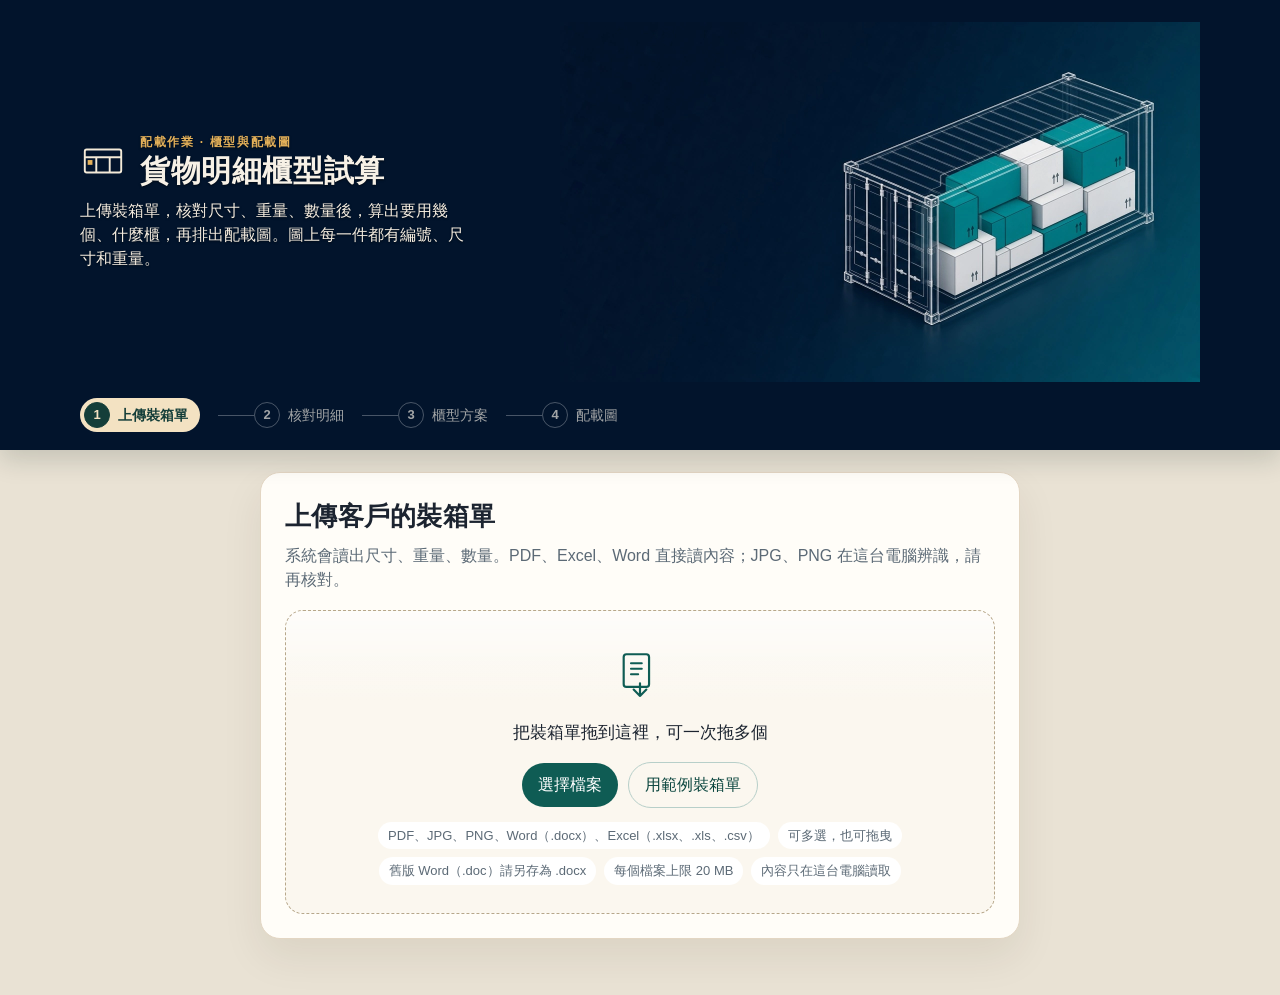
==== index.html @ 08a34e21 "Hero 圖片換成 3D 貨櫃配載圖" ====
<!DOCTYPE html>
<html lang="zh-Hant">
  <head>
    <meta charset="utf-8" />
    <meta name="viewport" content="width=device-width, initial-scale=1" />
    <meta name="color-scheme" content="light" />
    <title>貨物明細櫃型試算</title>
    <link rel="stylesheet" href="css/app.css?v=2.2" />
    <script type="importmap">
      {
        "imports": {
          "three": "./js/vendor/three/three.module.js"
        }
      }
    </script>
  </head>
  <body data-step="1">
    <a class="skip" href="#stage">跳到主要內容</a>
    <header class="mast">
      <div class="mast-inner">
        <div class="hero-row">
          <div class="hero-copy">
            <div class="brand">
              <svg class="mark" viewBox="0 0 48 48" aria-hidden="true">
                <rect x="5" y="12" width="38" height="24" rx="2" fill="none" stroke="currentColor" stroke-width="2" />
                <path d="M5 20h38M17 20v16M31 20v16" fill="none" stroke="currentColor" stroke-width="2" />
                <rect x="8" y="23" width="5" height="5" fill="#e4b15a" />
              </svg>
              <div>
                <p class="eyebrow">配載作業 · 櫃型與配載圖</p>
                <h1>貨物明細櫃型試算</h1>
              </div>
            </div>
            <p class="lede">
              上傳裝箱單，核對尺寸、重量、數量後，算出要用幾個、什麼櫃，再排出配載圖。圖上每一件都有編號、尺寸和重量。
            </p>
          </div>
          <img
            class="hero-image"
            src="images/container-hero-3d.webp?v=2.2"
            alt="打開的貨櫃中整齊排放不同尺寸的貨物"
            width="1280"
            height="720"
          />
        </div>
        <ol class="steps" aria-label="作業步驟">
          <li data-step="1"><span class="step-body"><span class="step-index">1</span>上傳裝箱單</span></li>
          <li data-step="2"><span class="step-body"><span class="step-index">2</span>核對明細</span></li>
          <li data-step="3"><span class="step-body"><span class="step-index">3</span>櫃型方案</span></li>
          <li data-step="4"><span class="step-body"><span class="step-index">4</span>配載圖</span></li>
        </ol>
      </div>
    </header>
    <main id="stage" class="stage"></main>
    <script src="vendor/pdf.min.js"></script>
    <script src="js/vendor/xlsx/xlsx.full.min.js"></script>
    <script src="js/vendor/mammoth/mammoth.browser.min.js"></script>
    <script src="js/vendor/tesseract/tesseract.min.js"></script>
    <script>
      if (location.protocol === "file:") {
        var stage = document.getElementById("stage");
        stage.innerHTML =
          '<section class="panel panel-upload">' +
          '<h2>請改開本機網頁</h2>' +
          '<p class="quiet">直接點這個檔案時，瀏覽器不會載入下方的操作畫面。</p>' +
          '<p class="actions"><a class="file-open" href="http://localhost:8765/">打開操作畫面</a></p>' +
          "</section>";
        location.replace("http://localhost:8765/");
      }
    </script>
    <script type="module" src="js/app.js?v=2.1"></script>
  </body>
</html>
---- css/app.css ----
:root {
  color-scheme: light;
  --bg: #e9e2d4;
  --ink: #1c2430;
  --muted: #5c6a76;
  --card: #fffdf8;
  --line: #e3d6c3;
  --harbor: #143e39;
  --harbor-deep: #0e2f2b;
  --teal: #0f5c54;
  --teal-dark: #0b463f;
  --sand: #f4ead8;
  --sand-strong: #e7d3ae;
  --gold: #e4b15a;
  --warn-bg: #fff6e4;
  --warn-ink: #7a4e0c;
  --bad: #8d3b32;
  --bad-bg: #fdeceb;
  --ok-bg: #e7f4f1;
  --shadow: 0 18px 40px rgba(48, 36, 18, 0.08);
}

* { box-sizing: border-box; }

[hidden] { display: none !important; }

body {
  margin: 0;
  min-height: 100vh;
  background:
    linear-gradient(180deg, rgba(255, 252, 246, 0.7), transparent 240px),
    var(--bg);
  color: var(--ink);
  font-family: "Segoe UI", "Microsoft JhengHei", sans-serif;
  font-size: 16px;
  line-height: 1.5;
}

button, input { font: inherit; color: inherit; }

.skip {
  position: absolute;
  left: 12px;
  top: -48px;
  z-index: 10;
  padding: 8px 12px;
  border-radius: 999px;
  background: white;
  color: var(--harbor);
}

.skip:focus { top: 12px; }

.mast {
  position: sticky;
  top: 0;
  z-index: 4;
  background: var(--harbor);
  color: #f7f1e6;
  box-shadow: 0 10px 24px rgba(14, 36, 32, 0.16);
}

.mast-inner, .stage {
  width: min(1120px, calc(100% - 32px));
  margin: 0 auto;
}

.mast-inner { padding: 22px 0 18px; }

.hero-row {
  display: grid;
  grid-template-columns: minmax(0, 1fr) minmax(250px, 360px);
  gap: 32px;
  align-items: center;
}

.hero-copy { min-width: 0; }

.hero-image {
  display: block;
  width: 100%;
  height: auto;
  max-height: 210px;
  object-fit: contain;
  object-position: right center;
  filter: drop-shadow(0 14px 24px rgba(5, 25, 22, 0.24));
}

body[data-step="1"] .mast {
  background: #02142c;
}

body[data-step="1"] .hero-row {
  position: relative;
  display: flex;
  align-items: center;
  min-height: 360px;
  overflow: hidden;
  background: #02142c;
}

body[data-step="1"] .hero-image {
  position: absolute;
  inset: 0;
  width: 100%;
  height: 100%;
  max-height: none;
  object-fit: contain;
  object-position: right center;
  filter: none;
}

body[data-step="1"] .hero-copy {
  position: relative;
  z-index: 1;
  width: min(26rem, 42%);
  padding: 24px 18px 24px 0;
  text-shadow: 0 1px 2px rgba(0, 0, 0, 0.55);
}

body[data-step="1"] .hero-copy .lede {
  max-width: none;
  color: #f4ecdf;
}

body[data-step="2"] .hero-row,
body[data-step="3"] .hero-row,
body[data-step="4"] .hero-row {
  display: block;
}

body[data-step="2"] .hero-image,
body[data-step="3"] .hero-image,
body[data-step="4"] .hero-image {
  display: none;
}

.brand {
  display: flex;
  gap: 14px;
  align-items: center;
}

.mark {
  width: 46px;
  height: 46px;
  flex: none;
  color: #f4ead8;
}

.eyebrow {
  margin: 0 0 2px;
  color: #e4b15a;
  font-size: 12px;
  font-weight: 700;
  letter-spacing: 0.14em;
}

h1 {
  margin: 0;
  font-size: 30px;
  font-weight: 750;
  letter-spacing: 0.02em;
  line-height: 1.2;
}

.lede {
  max-width: 40rem;
  margin: 10px 0 0;
  color: #efe4d2;
}

body[data-step="2"] .lede,
body[data-step="3"] .lede,
body[data-step="4"] .lede {
  display: none;
}

.steps {
  display: flex;
  flex-wrap: wrap;
  align-items: center;
  gap: 0;
  margin: 16px 0 0;
  padding: 0;
  list-style: none;
}

.steps li {
  display: flex;
  align-items: center;
  gap: 8px;
  color: rgba(247, 241, 230, 0.66);
  font-size: 14px;
}

.steps li:not(:last-child)::after {
  content: "";
  width: 36px;
  height: 1px;
  margin-left: 10px;
  background: rgba(255, 255, 255, 0.28);
}

.step-index {
  display: grid;
  width: 26px;
  height: 26px;
  place-items: center;
  border: 1px solid rgba(255, 255, 255, 0.28);
  border-radius: 50%;
  font-size: 13px;
  font-weight: 700;
}

.steps li.is-done { color: #fff; }

.steps li.is-done .step-index {
  background: rgba(255, 255, 255, 0.16);
  border-color: transparent;
  color: #fff;
}

.step-body {
  display: inline-flex;
  align-items: center;
  gap: 8px;
}

.steps li.is-current { color: var(--harbor); font-weight: 700; }

.steps li.is-current .step-body {
  padding: 4px 12px 4px 4px;
  border-radius: 999px;
  background: #f3e2c2;
}

.steps li.is-current .step-index {
  background: var(--harbor);
  border-color: var(--harbor);
  color: #f3e2c2;
}

.stage { padding: 22px 0 56px; }

.panel {
  background: var(--card);
  border: 1px solid var(--line);
  border-radius: 20px;
  box-shadow: var(--shadow);
  padding: 24px;
}

.panel-upload { width: min(760px, 100%); margin: 0 auto; }

.panel h2 {
  margin: 0;
  font-size: 26px;
  letter-spacing: 0.01em;
}

.quiet { color: var(--muted); margin: 8px 0 0; }

.screen-head { margin-bottom: 16px; }

.filechip {
  display: inline-flex;
  align-items: center;
  gap: 8px;
  margin: 12px 8px 0 0;
  padding: 6px 10px;
  border-radius: 999px;
  background: var(--sand);
  color: var(--harbor);
  font-size: 14px;
  font-weight: 700;
}

.filechip[data-kind]::before {
  padding: 1px 6px;
  border-radius: 999px;
  background: var(--harbor);
  color: #f4ead8;
  font-size: 11px;
  letter-spacing: 0.04em;
}

.filechip[data-kind="pdf"]::before { content: "PDF"; }
.filechip[data-kind="jpg"]::before { content: "JPG"; }
.filechip[data-kind="png"]::before { content: "PNG"; }
.filechip[data-kind="word"]::before { content: "Word"; }
.filechip[data-kind="excel"]::before { content: "Excel"; }

.row-alert {
  margin: 6px 0 0;
  color: var(--warn-ink);
  font-size: 13px;
  font-weight: 700;
  line-height: 1.4;
}

.drop {
  margin-top: 18px;
  padding: 36px 20px 28px;
  border: 1.5px dashed #b7a78a;
  border-radius: 18px;
  background:
    linear-gradient(180deg, rgba(255, 255, 255, 0.7), transparent 90px),
    #fbf7ef;
  text-align: center;
  cursor: pointer;
}

.drop.is-hot {
  border-color: var(--teal);
  background: #f1f8f6;
}

.drop-icon {
  width: 58px;
  height: 58px;
  color: var(--teal);
}

.drop p {
  margin: 8px 0 0;
  font-size: 17px;
}

.actions, .row-actions {
  display: flex;
  flex-wrap: wrap;
  gap: 10px;
  align-items: center;
}

.actions { justify-content: center; margin-top: 16px; }

.hints {
  display: flex;
  flex-wrap: wrap;
  justify-content: center;
  gap: 8px;
  margin: 14px 0 0;
  padding: 0;
  list-style: none;
}

.hints li {
  padding: 4px 10px;
  border-radius: 999px;
  background: white;
  color: var(--muted);
  font-size: 13px;
}

button,
a.file-open {
  border: 0;
  border-radius: 999px;
  padding: 10px 16px;
  background: var(--teal);
  color: white;
  cursor: pointer;
  text-decoration: none;
}

button:hover { background: var(--teal-dark); }

button:disabled,
button:disabled:hover {
  cursor: not-allowed;
  background: #9eb6b2;
  color: white;
}

button.secondary {
  background: transparent;
  color: var(--teal-dark);
  border: 1px solid #b7cfc9;
}

button.secondary:hover { background: #f3faf8; }

button.secondary:disabled,
button.secondary:disabled:hover {
  background: transparent;
  color: #9eb6b2;
  border-color: #d5e4e0;
}

button.tiny {
  padding: 6px 10px;
  background: transparent;
  color: var(--bad);
  border: 1px solid #ebcfc9;
}

button.tiny:hover { background: #fff6f4; }

button.pick { width: 100%; margin-top: auto; }

button:focus-visible, input:focus-visible, .skip:focus {
  outline: 3px solid var(--gold);
  outline-offset: 2px;
}

.banner {
  margin: 14px 0 0;
  padding: 11px 12px 11px 14px;
  border-left: 4px solid var(--gold);
  border-radius: 12px;
  background: var(--warn-bg);
  color: var(--warn-ink);
}

.banner.error {
  border-left-color: var(--bad);
  background: var(--bad-bg);
  color: var(--bad);
}

.scroll-hint { display: none; margin: 12px 0 0; }

@media (max-width: 860px) {
  .scroll-hint { display: block; }
}

.table-wrap {
  overflow-x: auto;
  margin-top: 14px;
  border: 1px solid var(--line);
  border-radius: 14px;
  background:
    linear-gradient(90deg, #fffdf8 30%, rgba(255, 253, 248, 0)),
    linear-gradient(90deg, rgba(255, 253, 248, 0), #fffdf8 70%) 100% 0,
    radial-gradient(farthest-side at 0, rgba(70, 48, 20, 0.16), transparent),
    radial-gradient(farthest-side at 100%, rgba(70, 48, 20, 0.16), transparent) 100% 0;
  background-repeat: no-repeat;
  background-size: 48px 100%, 48px 100%, 14px 100%, 14px 100%;
  background-attachment: local, local, scroll, scroll;
}

table {
  width: 100%;
  border-collapse: collapse;
  min-width: 1080px;
}

th, td {
  padding: 8px;
  border-bottom: 1px solid var(--line);
  text-align: left;
  vertical-align: top;
}

th {
  background: #f7f1e6;
  color: var(--muted);
  font-size: 13px;
  font-weight: 700;
}

td.num, th.num { text-align: right; }

tr:last-child td { border-bottom: 0; }

tr.is-open td { background: #fff8ea; }

input[type="text"], input[type="number"] {
  width: 100%;
  min-width: 88px;
  padding: 8px;
  border: 1px solid #d9cdb8;
  border-radius: 8px;
  background: white;
}

input[type="text"] { min-width: 148px; }

input[type="number"] {
  text-align: right;
  font-variant-numeric: tabular-nums;
}

input.is-missing {
  border-color: #d39a32;
  background: #fff8ea;
}

input.is-low {
  border-color: #c4493a;
  background: #fdecea;
}

.flag {
  display: inline-block;
  margin-bottom: 6px;
  padding: 1px 7px;
  border-radius: 999px;
  background: #f3d7a1;
  color: var(--warn-ink);
  font-size: 12px;
  font-weight: 700;
}

.computed {
  padding-top: 16px;
  background: #f6f1e6;
  color: var(--harbor);
  font-variant-numeric: tabular-nums;
  font-weight: 700;
  white-space: nowrap;
}

tr.is-open td.computed {
  color: var(--muted);
  font-weight: 600;
}

.totals, .summary {
  display: grid;
  grid-template-columns: repeat(3, minmax(0, 1fr));
  gap: 12px;
}

.totals { margin-top: 16px; }

.stat {
  padding: 14px 16px;
  border-radius: 14px;
  background: var(--sand);
}

.stat span, .use-label, .remain span {
  color: var(--muted);
  font-size: 13px;
}

.stat strong {
  display: block;
  margin-top: 2px;
  font-size: 30px;
  font-variant-numeric: tabular-nums;
  letter-spacing: -0.03em;
  line-height: 1.15;
}

.bottom {
  display: flex;
  justify-content: space-between;
  gap: 12px;
  margin-top: 18px;
}

.plans {
  display: grid;
  gap: 12px;
  margin-top: 16px;
}

.plans-1 { grid-template-columns: minmax(0, 440px); }
.plans-2 { grid-template-columns: repeat(2, minmax(0, 1fr)); }
.plans-3 { grid-template-columns: repeat(3, minmax(0, 1fr)); }

.plan {
  display: flex;
  flex-direction: column;
  gap: 10px;
  min-height: 100%;
  padding: 16px;
  border: 1px solid var(--line);
  border-radius: 16px;
  background: white;
}

.plan.is-best { background: #fffaf1; }

.plan.is-selected {
  border-color: var(--teal);
  background: var(--ok-bg);
  box-shadow: inset 0 0 0 2px var(--teal);
}

.tags { display: flex; flex-wrap: wrap; gap: 6px; }

.tag, .code {
  padding: 2px 8px;
  border-radius: 999px;
  background: var(--sand);
  color: #6d4b16;
  font-size: 12px;
  font-weight: 700;
}

.plan.is-best .tag-role { background: var(--harbor); color: white; }

.tag-picked { background: var(--teal); color: white; }

.codes { display: flex; flex-wrap: wrap; gap: 6px; }

.code {
  background: white;
  border: 1px solid var(--line);
  color: var(--harbor);
  font-variant-numeric: tabular-nums;
}

.plan h3 {
  margin: 0;
  font-size: 22px;
  line-height: 1.35;
}

.remain {
  display: grid;
  grid-template-columns: 1fr 1fr;
  gap: 8px;
  margin: 0;
}

.remain div {
  padding: 8px;
  border-radius: 12px;
  background: rgba(255, 255, 255, 0.72);
}

.remain strong {
  display: block;
  font-size: 22px;
  font-variant-numeric: tabular-nums;
  letter-spacing: -0.03em;
  line-height: 1.15;
}

.remain small {
  font-size: 13px;
  font-weight: 650;
}

.use-label {
  display: flex;
  justify-content: space-between;
  margin-bottom: 4px;
}

.meter {
  height: 8px;
  border-radius: 999px;
  background: #efe6d6;
  overflow: hidden;
}

.meter span {
  display: block;
  height: 100%;
  background: var(--teal);
}

.meter.is-weight span { background: #b86a1b; }

.meter.is-floor span { background: #1d4e89; }

.limit {
  margin: 0;
  color: var(--harbor);
  font-size: 14px;
  font-weight: 700;
}

.limit.is-weight { color: #8a4b12; }

.limit.is-floor { color: #1d4e89; }

.plan-reason,
.plan-warn,
.over-line,
.over-mark {
  margin: 0;
  color: #8a4b12;
  font-size: 14px;
  font-weight: 700;
}

.plan-warn { font-weight: 650; }

.tip-cell { width: 72px; text-align: center; }

.tip-cell input {
  width: auto;
  min-width: 0;
  margin-top: 10px;
  accent-color: var(--teal);
}

.note-bits { display: inline-flex; gap: 6px; align-items: center; }

.sheet.is-ot { background: #fffdf8; }

.sheet.is-fr { background: #f7faff; }

.stack-block {
  margin: 16px 0 0;
  padding: 0;
  border: 0;
}

.stack-block legend {
  padding: 0;
  font-size: 18px;
  font-weight: 750;
}

.stack-choice {
  display: grid;
  grid-template-columns: 1fr 1fr;
  gap: 10px;
  margin-top: 10px;
}

.stack-option {
  display: flex;
  gap: 10px;
  align-items: flex-start;
  padding: 12px 14px;
  border: 1px solid var(--line);
  border-radius: 14px;
  background: white;
  cursor: pointer;
}

.stack-option input {
  width: auto;
  min-width: 0;
  margin: 4px 0 0;
  accent-color: var(--teal);
}

.stack-copy strong {
  display: block;
  font-size: 16px;
}

.stack-copy span {
  display: block;
  margin-top: 2px;
  color: var(--muted);
  font-size: 13px;
}

.stack-option:hover { background: #f3faf8; }

.stack-option:has(input:checked) {
  border-color: var(--teal);
  background: var(--ok-bg);
  box-shadow: inset 0 0 0 2px var(--teal);
}

.stack-option:has(input:focus-visible) {
  outline: 3px solid var(--gold);
  outline-offset: 2px;
}

.remain .wide { grid-column: 1 / -1; }

.choice {
  margin: 16px 0 0;
  padding: 14px 16px;
  border-radius: 14px;
  background: var(--ok-bg);
  color: var(--harbor-deep);
  font-size: 18px;
  font-weight: 750;
}

.basis {
  margin-top: 18px;
  padding-top: 14px;
  border-top: 1px solid var(--line);
}

.basis-title {
  margin: 0;
  color: var(--muted);
  font-size: 13px;
  font-weight: 700;
}

.basis ul {
  display: grid;
  grid-template-columns: repeat(3, minmax(0, 1fr));
  gap: 8px;
  margin: 8px 0 0;
  padding: 0;
  list-style: none;
}

.basis li {
  padding: 10px 12px;
  border-radius: 12px;
  background: #f7f1e6;
  font-size: 14px;
}

.basis strong {
  display: block;
  color: var(--harbor);
}

.footnote {
  margin: 10px 0 0;
  color: var(--muted);
  font-size: 13px;
}

.sr-only {
  position: absolute;
  width: 1px;
  height: 1px;
  padding: 0;
  margin: -1px;
  overflow: hidden;
  clip: rect(0, 0, 0, 0);
  white-space: nowrap;
  border: 0;
}

.sheet {
  margin-top: 16px;
  padding: 16px;
  border: 1px solid var(--line);
  border-radius: 16px;
  background: #fff;
}

.sheet-head h3,
.piece-list h3 {
  margin: 0;
  font-size: 20px;
}

.sheet-head p {
  margin: 4px 0 0;
  color: var(--muted);
  font-size: 14px;
}

.deck {
  margin: 14px 0 0;
}

.deck figcaption {
  margin-bottom: 8px;
  color: var(--harbor);
  font-size: 14px;
  font-weight: 700;
}

.view-scroll {
  overflow-x: auto;
  border: 1px solid var(--line);
  border-radius: 12px;
  background: #f7f1e6;
}

.deck svg {
  display: block;
  max-width: none;
  font-family: "Segoe UI", "Microsoft JhengHei", sans-serif;
}

.underlay {
  fill: rgba(20, 62, 57, 0.14);
  stroke: #143e39;
  stroke-width: 1.6;
  stroke-dasharray: 7 4;
}

.stack-badge {
  fill: #fff8ea;
  stroke: #9a5416;
  stroke-width: 1;
}

.underlay-label {
  fill: #5f736d;
  font-weight: 700;
}

.stack-mark rect:not(.stack-badge) {
  fill: #9a5416;
  stroke: none;
}

.cargo { cursor: pointer; }

.cargo rect {
  stroke: rgba(255, 255, 255, 0.92);
  stroke-width: 0.8;
}

.cargo rect.overhang {
  stroke: #c4382b;
  stroke-width: 1.4;
}

.cargo.is-hot rect {
  stroke: #e4b15a;
  stroke-width: 2.4;
}

.cg-line {
  margin: 6px 0 0;
  color: var(--harbor);
  font-size: 14px;
  font-weight: 700;
}

.cg-line.is-warn,
.scene3d-caption .is-warn {
  color: #9a3412;
}

.view-tabs {
  display: flex;
  flex-wrap: wrap;
  gap: 8px;
  margin-top: 14px;
}

button.view-tab,
.scene3d button {
  padding: 7px 12px;
  font-size: 14px;
}

button.secondary.is-on,
button.view-tab.is-on,
button.secondary.is-on:hover,
button.view-tab.is-on:hover {
  background: var(--harbor);
  color: #f7f1e6;
  border-color: var(--harbor);
}

.scene3d-toolbar {
  display: flex;
  flex-wrap: wrap;
  gap: 8px 14px;
  align-items: center;
}

.scene3d-group {
  display: flex;
  flex-wrap: wrap;
  gap: 6px;
  align-items: center;
}

.scene3d-label,
.scene3d-count,
.scene3d-help {
  color: var(--muted);
  font-size: 13px;
}

.scene3d-count { min-width: 4.5em; }

.scene3d-stage {
  position: relative;
  height: min(68vh, 640px);
  min-height: 360px;
  margin-top: 10px;
  border: 1px solid var(--line);
  border-radius: 12px;
  overflow: hidden;
  background: #f6f1e8;
  touch-action: none;
}

.scene3d-stage canvas {
  display: block;
  width: 100%;
  height: 100%;
  cursor: grab;
}

.scene3d-stage canvas:active { cursor: grabbing; }

.scene3d-tip {
  position: absolute;
  z-index: 2;
  max-width: 320px;
  padding: 8px 10px;
  border-radius: 10px;
  background: rgba(20, 36, 48, 0.94);
  color: white;
  pointer-events: none;
  box-shadow: 0 8px 20px rgba(20, 36, 32, 0.18);
}

.scene3d-tip p { margin: 0; font-size: 13px; line-height: 1.45; }

.scene3d-tip p + p { margin-top: 2px; }

.scene3d-caption {
  margin: 10px 0 0;
}

.scene3d-caption span {
  display: block;
}

.scene3d-caption span:first-child {
  color: var(--harbor);
  font-weight: 700;
}

.scene3d-caption .is-stack {
  color: #9a5416;
  font-weight: 700;
}

.scene3d-detail {
  margin: 6px 0 0;
  white-space: pre-line;
  font-size: 14px;
}

.scene3d-help { margin: 4px 0 0; }

.piece-list { margin-top: 18px; }

.piece-list .quiet { margin-bottom: 8px; }

.piece-table {
  width: max-content;
  min-width: 0;
}

.piece-table th,
.piece-table td {
  white-space: nowrap;
  vertical-align: middle;
}

.piece-table .bin,
.piece-table .note,
.piece-table .swatch-col,
.piece-table .swatch-cell {
  text-align: center;
}

.swatch-col,
.swatch-cell {
  width: 36px;
  padding-right: 4px;
  padding-left: 10px;
}

.swatch {
  display: inline-block;
  width: 14px;
  height: 14px;
  border-radius: 4px;
  vertical-align: middle;
}

button.piece-name,
button.piece-name:hover {
  display: inline-block;
  width: auto;
  max-width: 24em;
  margin: 0;
  padding: 0;
  border: 0;
  border-radius: 0;
  background: transparent;
  color: inherit;
  font: inherit;
  font-weight: 700;
  line-height: inherit;
  text-align: left;
  vertical-align: bottom;
  overflow: hidden;
  text-overflow: ellipsis;
  white-space: nowrap;
  cursor: pointer;
}

button.piece-name .name-full { display: none; }

button.piece-name.is-open,
button.piece-name.is-open:hover {
  max-width: 32em;
  overflow: visible;
  text-overflow: clip;
  white-space: normal;
}

button.piece-name.is-open .name-brief { display: none; }

button.piece-name.is-open .name-full { display: inline; }

.turn-mark {
  display: inline-block;
  padding: 0 6px;
  border-radius: 999px;
  background: var(--sand);
  color: var(--harbor);
  font-size: 13px;
  font-weight: 700;
  line-height: 1.6;
}

.piece-table tbody tr { cursor: pointer; }

.piece-table tbody tr.is-hot td { background: #fff3d6; }

.piece-list .table-wrap { margin-top: 0; }

@media (max-width: 860px) {
  h1 { font-size: 26px; }
  .panel h2 { font-size: 22px; }
  .hero-row {
    grid-template-columns: minmax(0, 1fr) minmax(190px, 260px);
    gap: 18px;
  }
  .summary,
  .plans-1,
  .plans-2,
  .plans-3,
  .basis ul {
    grid-template-columns: 1fr;
  }
  .bottom { flex-direction: column; align-items: stretch; }
  .row-actions { width: 100%; }
  .row-actions button { flex: 1; }
  .steps li:not(:last-child)::after { width: 18px; }
}

@media (max-width: 560px) {
  .mast-inner, .stage { width: min(1120px, calc(100% - 20px)); }
  .mast-inner { padding: 14px 0 12px; }
  .mark { width: 40px; height: 40px; }
  h1 { font-size: 22px; }
  .lede { margin-top: 8px; font-size: 14px; }
  .hero-row {
    grid-template-columns: 1fr 112px;
    gap: 10px;
    align-items: end;
  }
  .hero-image {
    max-height: 94px;
  }
  body[data-step="1"] .hero-row {
    display: flex;
    align-items: center;
    min-height: 210px;
  }
  body[data-step="1"] .hero-image {
    max-height: none;
    object-fit: contain;
    object-position: right center;
  }
  body[data-step="1"] .hero-copy {
    width: min(14.5rem, 40%);
    padding: 12px 8px 12px 0;
  }
  body[data-step="1"] .brand {
    align-items: flex-start;
    gap: 8px;
  }
  body[data-step="1"] .lede {
    font-size: 13px;
    line-height: 1.45;
  }
  .steps {
    width: 100%;
    justify-content: space-between;
    gap: 4px;
  }
  .steps li { font-size: 12px; gap: 4px; }
  .step-body { gap: 4px; }
  .step-index { width: 22px; height: 22px; font-size: 12px; }
  .steps li.is-current .step-body { padding: 2px 8px 2px 2px; }
  .steps li:not(:last-child)::after { display: none; }
  .totals { grid-template-columns: 1fr; }
  .stat strong { font-size: 26px; }
  .remain { grid-template-columns: 1fr; }
  .panel { padding: 16px; }
  .drop { padding: 16px 12px 12px; }
  .drop p { font-size: 15px; text-wrap: balance; }
  .drop-icon { width: 46px; height: 46px; }
  .actions button { padding: 8px 14px; }
  .hints li { font-size: 12px; }
  .sheet { padding: 12px; }
  .scene3d-stage { min-height: 280px; height: 62vh; }
  .stack-choice { grid-template-columns: 1fr; }
  .sheet-head h3, .piece-list h3 { font-size: 18px; }
}

@media print {
  .mast, .skip, .bottom, .steps, .view-tabs, .view-3d { display: none !important; }
  .view-2d,
  .view-2d[hidden] { display: block !important; }
  body { background: white; }
  .stage { width: auto; padding: 0; }
  .panel, .sheet { box-shadow: none; }
  .view-scroll { overflow: visible; border: 0; }
  .deck svg { width: 100% !important; height: auto !important; }
  .deck { break-inside: avoid; }
  button.piece-name,
  button.piece-name.is-open,
  button.piece-name:hover,
  button.piece-name.is-open:hover {
    max-width: 32em;
    overflow: visible;
    text-overflow: clip;
    white-space: normal;
  }
  button.piece-name .name-brief { display: none !important; }
  button.piece-name .name-full { display: inline !important; }
  * { print-color-adjust: exact; -webkit-print-color-adjust: exact; }
}
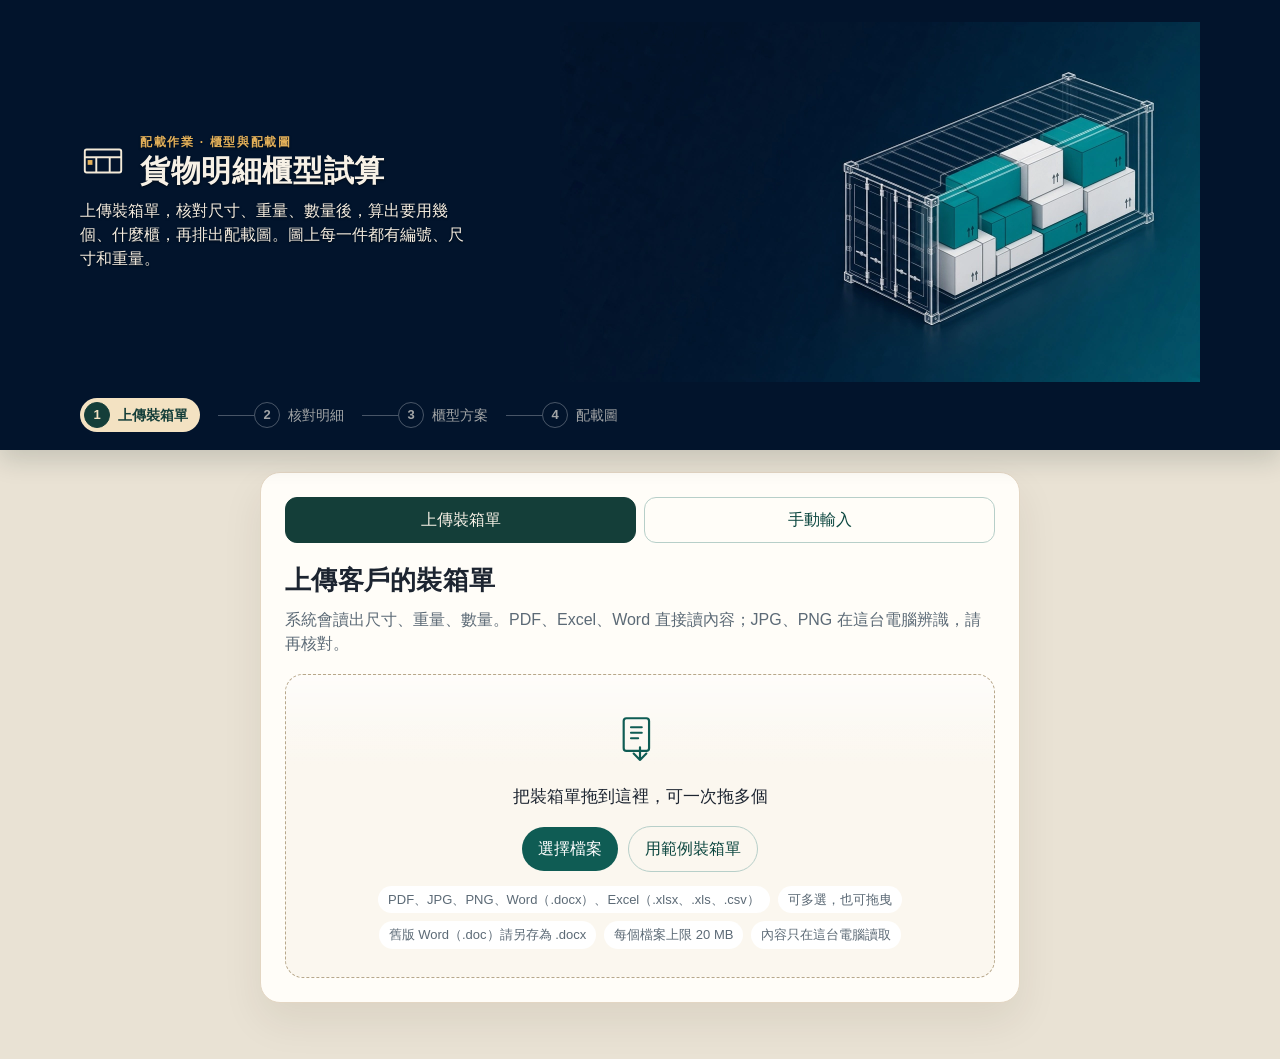
==== commit 93b359f2: "上傳裝箱單頁加入手動輸入貨物明細" ====
--- a/index.html
+++ b/index.html
@@ -68,6 +68,6 @@
         location.replace("http://localhost:8765/");
       }
     </script>
-    <script type="module" src="js/app.js?v=2.1"></script>
+    <script type="module" src="js/app.js?v=2.2"></script>
   </body>
 </html>
--- a/css/app.css
+++ b/css/app.css
@@ -253,6 +253,47 @@
 
 .panel-upload { width: min(760px, 100%); margin: 0 auto; }
 
+.panel-manual { width: 100%; }
+
+.source-tabs {
+  display: grid;
+  grid-template-columns: 1fr 1fr;
+  gap: 8px;
+  margin-bottom: 18px;
+}
+
+.source-tabs button {
+  min-height: 44px;
+  border: 1px solid #b7cfc9;
+  border-radius: 12px;
+  background: transparent;
+  color: var(--teal-dark);
+}
+
+.source-tabs button:hover { background: #f3faf8; }
+
+.source-tabs button[aria-selected="true"],
+.source-tabs button[aria-selected="true"]:hover {
+  background: var(--harbor);
+  color: #f7f1e6;
+  border-color: var(--harbor);
+}
+
+.manual-field { min-width: 0; }
+
+.field-error {
+  margin: 6px 0 0;
+  color: var(--bad);
+  font-size: 13px;
+  font-weight: 700;
+  line-height: 1.4;
+}
+
+.manual-field input[aria-invalid="true"] {
+  border-color: var(--bad);
+  background: var(--bad-bg);
+}
+
 .panel h2 {
   margin: 0;
   font-size: 26px;
@@ -1136,6 +1177,9 @@
   .bottom { flex-direction: column; align-items: stretch; }
   .row-actions { width: 100%; }
   .row-actions button { flex: 1; }
+  .manual-bottom > button { width: 100%; }
+  .manual-bottom .row-actions { flex-direction: column; }
+  .manual-bottom .row-actions button { flex: none; width: 100%; }
   .steps li:not(:last-child)::after { width: 18px; }
 }
 
@@ -1193,6 +1237,12 @@
   .drop p { font-size: 15px; text-wrap: balance; }
   .drop-icon { width: 46px; height: 46px; }
   .actions button { padding: 8px 14px; }
+  .source-tabs { gap: 6px; }
+  .source-tabs button { padding: 10px 8px; font-size: 15px; }
+  .manual-bottom { flex-direction: column; align-items: stretch; }
+  .manual-bottom .row-actions { width: 100%; }
+  .manual-bottom .row-actions button,
+  .manual-bottom > button { width: 100%; }
   .hints li { font-size: 12px; }
   .sheet { padding: 12px; }
   .scene3d-stage { min-height: 280px; height: 62vh; }
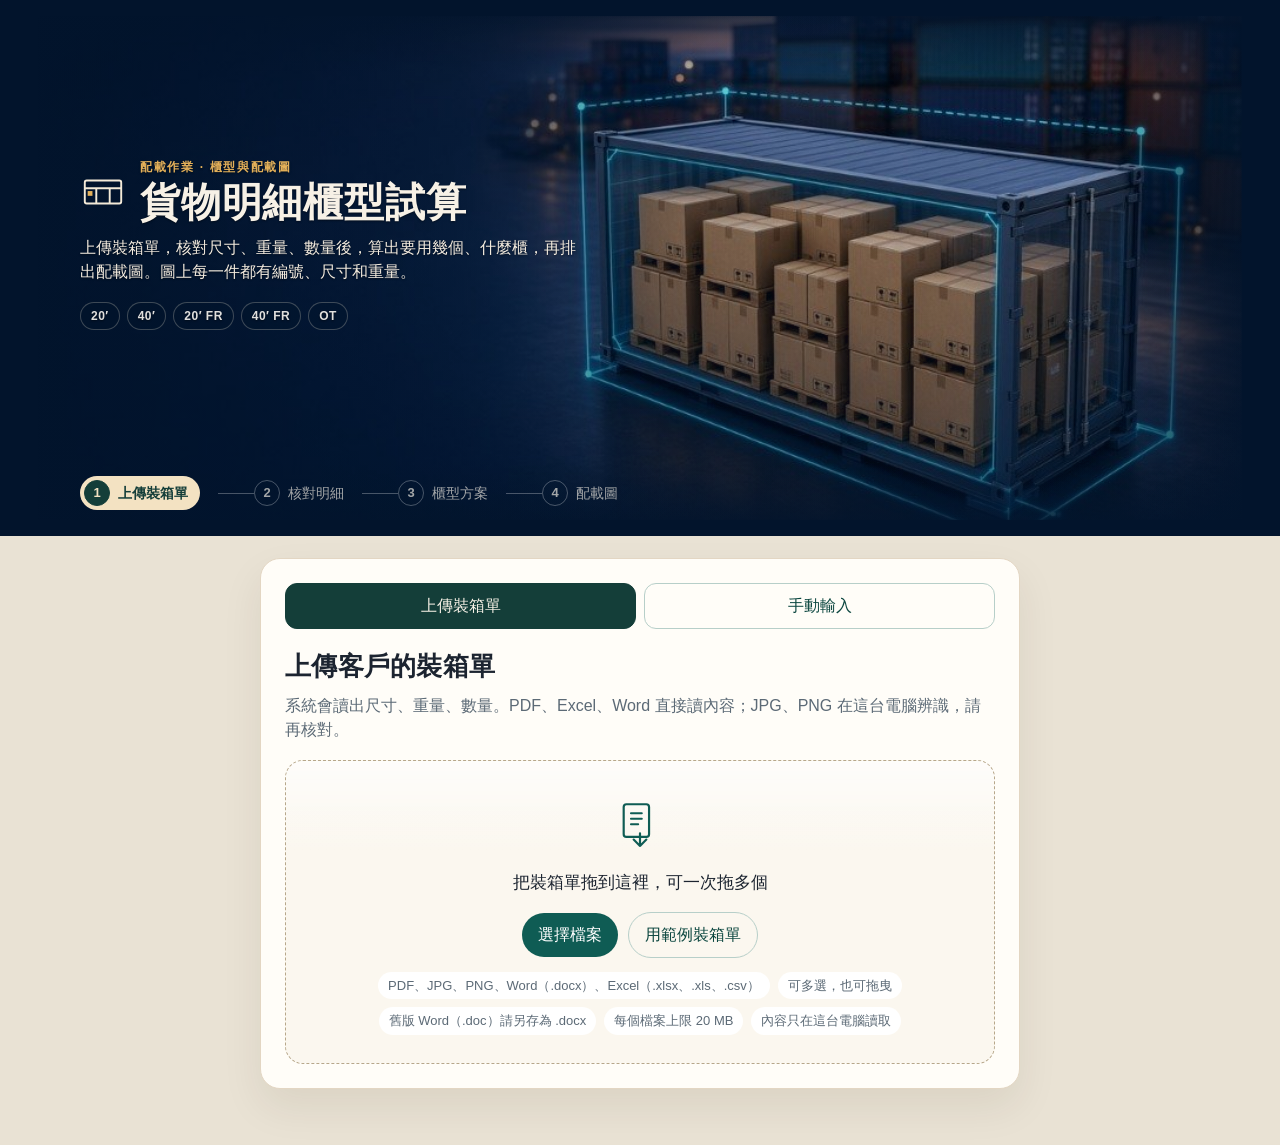
==== commit b458bcc4: "優化首頁 Hero 貨櫃背景 Co-authored-by: Cursor <cursoragent@cursor.com>" ====
--- a/index.html
+++ b/index.html
@@ -5,7 +5,7 @@
     <meta name="viewport" content="width=device-width, initial-scale=1" />
     <meta name="color-scheme" content="light" />
     <title>貨物明細櫃型試算</title>
-    <link rel="stylesheet" href="css/app.css?v=2.2" />
+    <link rel="stylesheet" href="css/app.css?v=3.0" />
     <script type="importmap">
       {
         "imports": {
@@ -17,6 +17,17 @@
   <body data-step="1">
     <a class="skip" href="#stage">跳到主要內容</a>
     <header class="mast">
+      <div class="hero-backdrop" aria-hidden="true">
+        <img
+          class="hero-bg"
+          src="images/container-planner-hero.jpg?v=3.0"
+          alt=""
+          width="1024"
+          height="576"
+          decoding="async"
+          fetchpriority="high"
+        />
+      </div>
       <div class="mast-inner">
         <div class="hero-row">
           <div class="hero-copy">
@@ -34,14 +45,10 @@
             <p class="lede">
               上傳裝箱單，核對尺寸、重量、數量後，算出要用幾個、什麼櫃，再排出配載圖。圖上每一件都有編號、尺寸和重量。
             </p>
+            <p class="hero-types" aria-label="支援櫃型">
+              <span>20′</span><span>40′</span><span>20′ FR</span><span>40′ FR</span><span>OT</span>
+            </p>
           </div>
-          <img
-            class="hero-image"
-            src="images/container-hero-3d.webp?v=2.2"
-            alt="打開的貨櫃中整齊排放不同尺寸的貨物"
-            width="1280"
-            height="720"
-          />
         </div>
         <ol class="steps" aria-label="作業步驟">
           <li data-step="1"><span class="step-body"><span class="step-index">1</span>上傳裝箱單</span></li>
@@ -68,6 +75,6 @@
         location.replace("http://localhost:8765/");
       }
     </script>
-    <script type="module" src="js/app.js?v=2.2"></script>
+    <script type="module" src="js/app.js?v=3.0"></script>
   </body>
 </html>
--- a/css/app.css
+++ b/css/app.css
@@ -60,6 +60,10 @@
   box-shadow: 0 10px 24px rgba(14, 36, 32, 0.16);
 }
 
+.hero-backdrop {
+  display: none;
+}
+
 .mast-inner, .stage {
   width: min(1120px, calc(100% - 32px));
   margin: 0 auto;
@@ -87,40 +91,145 @@
 }
 
 body[data-step="1"] .mast {
+  position: relative;
+  overflow: hidden;
+  isolation: isolate;
   background: #02142c;
+  box-shadow: none;
+}
+
+body[data-step="1"] .hero-backdrop {
+  display: block;
+  position: absolute;
+  inset: 0;
+  z-index: 0;
+  pointer-events: none;
+  overflow: hidden;
+}
+
+body[data-step="1"] .hero-bg {
+  display: block;
+  width: 100%;
+  height: 100%;
+  object-fit: cover;
+  object-position: center;
+  filter: brightness(1.04) contrast(1.03) saturate(1.05);
+  transform: scale(0.94);
+  animation: hero-bg-drift 22s ease-in-out infinite alternate;
+}
+
+body[data-step="1"] .hero-backdrop::before {
+  content: "";
+  position: absolute;
+  inset: 0;
+  z-index: 1;
+  pointer-events: none;
+  background:
+    linear-gradient(
+      90deg,
+      #02142c 0%,
+      rgba(2, 20, 44, 0) 14%,
+      rgba(2, 20, 44, 0) 86%,
+      #02142c 100%
+    ),
+    linear-gradient(
+      180deg,
+      #02142c 0%,
+      rgba(2, 20, 44, 0) 14%,
+      rgba(2, 20, 44, 0) 86%,
+      #02142c 100%
+    );
+}
+
+body[data-step="1"] .hero-backdrop::after {
+  content: "";
+  position: absolute;
+  inset: 0;
+  z-index: 2;
+  background:
+    linear-gradient(
+      105deg,
+      rgba(2, 20, 44, 0.66) 0%,
+      rgba(2, 20, 44, 0.45) 30%,
+      rgba(2, 20, 44, 0.12) 52%,
+      rgba(2, 20, 44, 0.04) 76%,
+      rgba(2, 20, 44, 0.14) 100%
+    ),
+    linear-gradient(180deg, rgba(2, 20, 44, 0.05) 0%, rgba(2, 20, 44, 0.42) 100%);
+}
+
+body[data-step="1"] .mast-inner {
+  position: relative;
+  z-index: 1;
+  padding: 34px 0 26px;
 }
 
 body[data-step="1"] .hero-row {
   position: relative;
   display: flex;
   align-items: center;
-  min-height: 360px;
-  overflow: hidden;
-  background: #02142c;
+  min-height: 420px;
+  overflow: visible;
+}
+
+body[data-step="1"] .hero-row::after {
+  display: none;
 }
 
 body[data-step="1"] .hero-image {
-  position: absolute;
-  inset: 0;
-  width: 100%;
-  height: 100%;
-  max-height: none;
-  object-fit: contain;
-  object-position: right center;
-  filter: none;
+  display: none;
 }
 
 body[data-step="1"] .hero-copy {
   position: relative;
-  z-index: 1;
-  width: min(26rem, 42%);
-  padding: 24px 18px 24px 0;
-  text-shadow: 0 1px 2px rgba(0, 0, 0, 0.55);
+  z-index: 2;
+  width: min(31rem, 54%);
+  padding: 18px 0;
+  text-shadow: 0 1px 2px rgba(0, 0, 0, 0.45);
+  animation: hero-copy-in 700ms cubic-bezier(0.22, 1, 0.36, 1) both;
+}
+
+body[data-step="1"] h1 {
+  font-size: clamp(30px, 3.4vw, 40px);
 }
 
 body[data-step="1"] .hero-copy .lede {
-  max-width: none;
+  max-width: 34rem;
   color: #f4ecdf;
+}
+
+.hero-types {
+  display: none;
+}
+
+body[data-step="1"] .hero-types {
+  display: flex;
+  flex-wrap: wrap;
+  gap: 7px;
+  margin: 18px 0 0;
+}
+
+body[data-step="1"] .hero-types span {
+  padding: 4px 10px;
+  border: 1px solid rgba(244, 234, 216, 0.25);
+  border-radius: 999px;
+  background: rgba(2, 20, 44, 0.36);
+  color: rgba(255, 253, 248, 0.88);
+  font-size: 12px;
+  font-weight: 700;
+  letter-spacing: 0.04em;
+  backdrop-filter: blur(6px);
+}
+
+body[data-step="1"] .steps {
+  margin-top: 22px;
+  animation: hero-copy-in 900ms cubic-bezier(0.22, 1, 0.36, 1) both;
+}
+
+body[data-step="2"] .hero-backdrop,
+body[data-step="3"] .hero-backdrop,
+body[data-step="4"] .hero-backdrop {
+  display: none;
 }
 
 body[data-step="2"] .hero-row,
@@ -133,6 +242,46 @@
 body[data-step="3"] .hero-image,
 body[data-step="4"] .hero-image {
   display: none;
+}
+
+@keyframes hero-bg-drift {
+  from { transform: scale(0.94) translate3d(0, 0, 0); }
+  to { transform: scale(0.98) translate3d(-1%, -0.5%, 0); }
+}
+
+@keyframes hero-copy-in {
+  from {
+    opacity: 0;
+    transform: translate3d(0, 14px, 0);
+  }
+  to {
+    opacity: 1;
+    transform: translate3d(0, 0, 0);
+  }
+}
+
+@keyframes hero-product-in {
+  from {
+    opacity: 0;
+    transform: translate3d(18px, 10px, 0) scale(0.96);
+  }
+  to {
+    opacity: 1;
+    transform: translate3d(0, 0, 0) scale(1);
+  }
+}
+
+@media (prefers-reduced-motion: reduce) {
+  body[data-step="1"] .hero-bg,
+  body[data-step="1"] .hero-image,
+  body[data-step="1"] .hero-copy,
+  body[data-step="1"] .steps {
+    animation: none;
+  }
+
+  body[data-step="1"] .hero-bg {
+    transform: scale(0.94);
+  }
 }
 
 .brand {
@@ -1167,6 +1316,18 @@
     grid-template-columns: minmax(0, 1fr) minmax(190px, 260px);
     gap: 18px;
   }
+  body[data-step="1"] .hero-row {
+    min-height: 340px;
+  }
+  body[data-step="1"] .mast-inner { padding: 26px 0 20px; }
+  body[data-step="1"] .hero-bg { object-position: 78% center; }
+  body[data-step="1"] .hero-copy { width: min(26rem, 58%); }
+  body[data-step="1"] h1 { font-size: 28px; }
+  body[data-step="1"] .mark { width: 40px; height: 40px; }
+  body[data-step="1"] .hero-image {
+    right: -4%;
+    width: 66%;
+  }
   .summary,
   .plans-1,
   .plans-2,
@@ -1197,27 +1358,71 @@
   .hero-image {
     max-height: 94px;
   }
+  body[data-step="1"] .mast-inner { padding: 18px 0 16px; }
   body[data-step="1"] .hero-row {
     display: flex;
-    align-items: center;
-    min-height: 210px;
+    align-items: flex-start;
+    min-height: 410px;
+  }
+  body[data-step="1"] .hero-row::after {
+    top: 44%;
+    right: -12%;
+    width: 92%;
+    height: 56%;
   }
   body[data-step="1"] .hero-image {
-    max-height: none;
-    object-fit: contain;
-    object-position: right center;
+    top: 43%;
+    right: 1%;
+    bottom: 0;
+    width: 88%;
+    height: 57%;
+    object-position: 85% center;
+    opacity: 0.88;
   }
   body[data-step="1"] .hero-copy {
-    width: min(14.5rem, 40%);
-    padding: 12px 8px 12px 0;
-  }
+    width: 100%;
+    padding: 8px 0;
+  }
+  body[data-step="1"] h1 { font-size: 24px; }
   body[data-step="1"] .brand {
     align-items: flex-start;
-    gap: 8px;
-  }
+    gap: 0;
+  }
+  body[data-step="1"] .mark { display: none; }
   body[data-step="1"] .lede {
+    max-width: 20rem;
     font-size: 13px;
     line-height: 1.45;
+  }
+  body[data-step="1"] .hero-types {
+    gap: 5px;
+    margin-top: 12px;
+  }
+  body[data-step="1"] .hero-types span {
+    padding: 3px 8px;
+    font-size: 11px;
+  }
+  body[data-step="1"] .hero-bg {
+    object-fit: cover;
+    object-position: right center;
+    transform: scale(0.9);
+    animation: none;
+  }
+  body[data-step="1"] .hero-backdrop::after {
+    background:
+      linear-gradient(
+        90deg,
+        rgba(2, 20, 44, 0.94) 0%,
+        rgba(2, 20, 44, 0.84) 48%,
+        rgba(2, 20, 44, 0.58) 74%,
+        rgba(2, 20, 44, 0.3) 100%
+      ),
+      linear-gradient(
+        180deg,
+        rgba(2, 20, 44, 0.18) 0%,
+        rgba(2, 20, 44, 0.1) 64%,
+        rgba(2, 20, 44, 0.46) 100%
+      );
   }
   .steps {
     width: 100%;
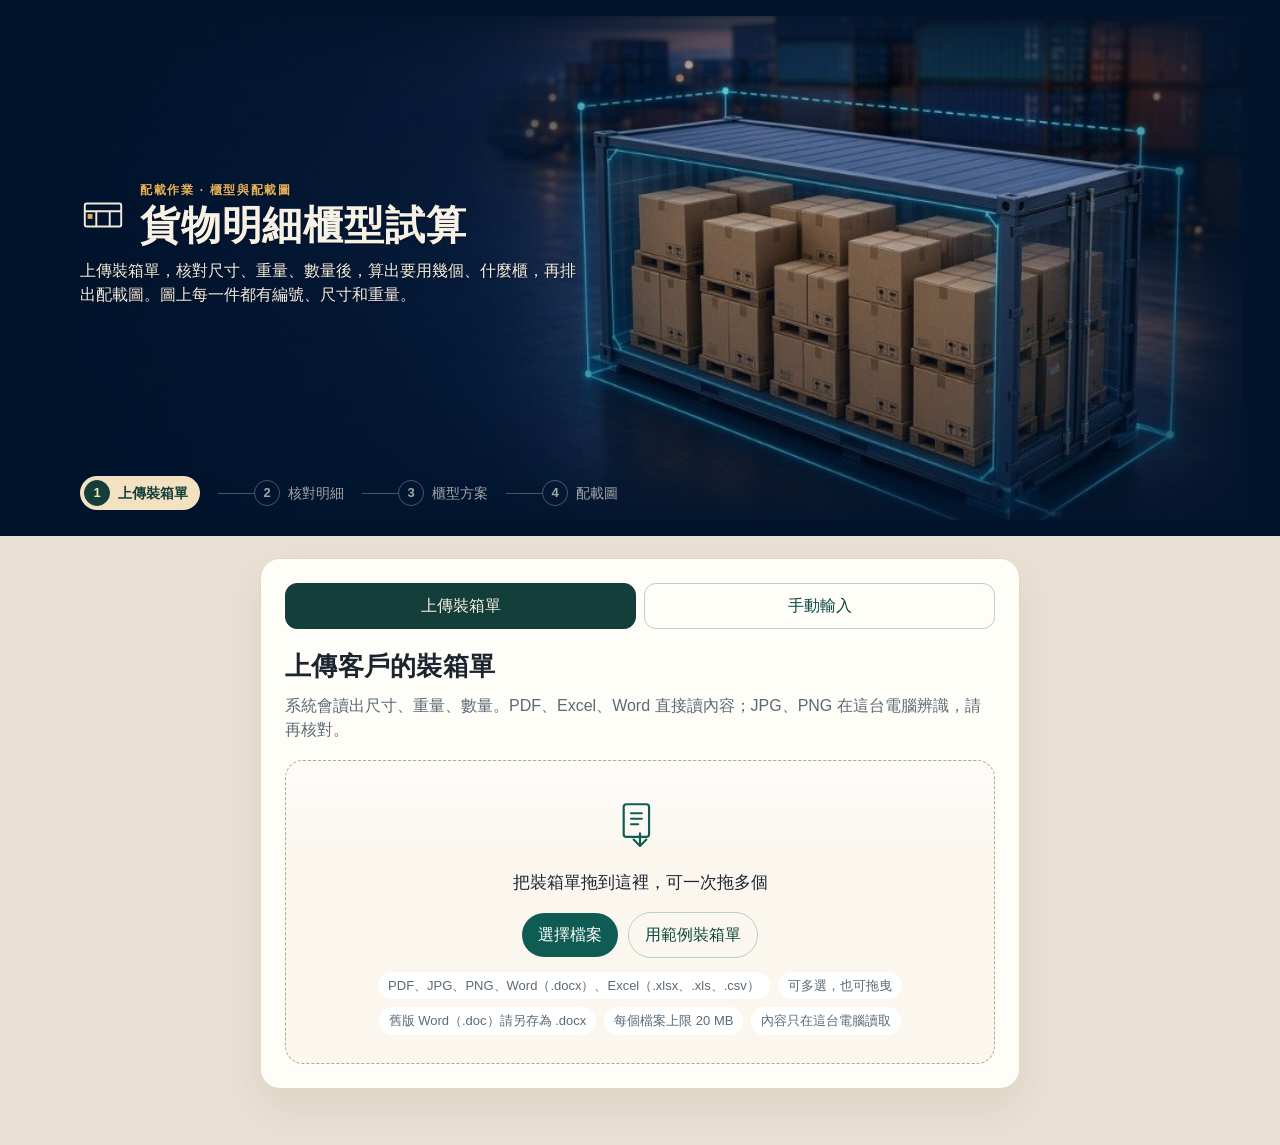
==== commit 4b59120e: "移除 Hero 櫃型標籤並升版至 3.1 Co-authored-by: Cursor <cursoragent@cursor.com>" ====
--- a/index.html
+++ b/index.html
@@ -5,7 +5,7 @@
     <meta name="viewport" content="width=device-width, initial-scale=1" />
     <meta name="color-scheme" content="light" />
     <title>貨物明細櫃型試算</title>
-    <link rel="stylesheet" href="css/app.css?v=3.0" />
+    <link rel="stylesheet" href="css/app.css?v=3.1" />
     <script type="importmap">
       {
         "imports": {
@@ -20,7 +20,7 @@
       <div class="hero-backdrop" aria-hidden="true">
         <img
           class="hero-bg"
-          src="images/container-planner-hero.jpg?v=3.0"
+          src="images/container-planner-hero.jpg?v=3.1"
           alt=""
           width="1024"
           height="576"
@@ -44,9 +44,6 @@
             </div>
             <p class="lede">
               上傳裝箱單，核對尺寸、重量、數量後，算出要用幾個、什麼櫃，再排出配載圖。圖上每一件都有編號、尺寸和重量。
-            </p>
-            <p class="hero-types" aria-label="支援櫃型">
-              <span>20′</span><span>40′</span><span>20′ FR</span><span>40′ FR</span><span>OT</span>
             </p>
           </div>
         </div>
@@ -75,6 +72,6 @@
         location.replace("http://localhost:8765/");
       }
     </script>
-    <script type="module" src="js/app.js?v=3.0"></script>
+    <script type="module" src="js/app.js?v=3.1"></script>
   </body>
 </html>
--- a/css/app.css
+++ b/css/app.css
@@ -198,29 +198,6 @@
   color: #f4ecdf;
 }
 
-.hero-types {
-  display: none;
-}
-
-body[data-step="1"] .hero-types {
-  display: flex;
-  flex-wrap: wrap;
-  gap: 7px;
-  margin: 18px 0 0;
-}
-
-body[data-step="1"] .hero-types span {
-  padding: 4px 10px;
-  border: 1px solid rgba(244, 234, 216, 0.25);
-  border-radius: 999px;
-  background: rgba(2, 20, 44, 0.36);
-  color: rgba(255, 253, 248, 0.88);
-  font-size: 12px;
-  font-weight: 700;
-  letter-spacing: 0.04em;
-  backdrop-filter: blur(6px);
-}
-
 body[data-step="1"] .steps {
   margin-top: 22px;
   animation: hero-copy-in 900ms cubic-bezier(0.22, 1, 0.36, 1) both;
@@ -1393,14 +1370,6 @@
     max-width: 20rem;
     font-size: 13px;
     line-height: 1.45;
-  }
-  body[data-step="1"] .hero-types {
-    gap: 5px;
-    margin-top: 12px;
-  }
-  body[data-step="1"] .hero-types span {
-    padding: 3px 8px;
-    font-size: 11px;
   }
   body[data-step="1"] .hero-bg {
     object-fit: cover;
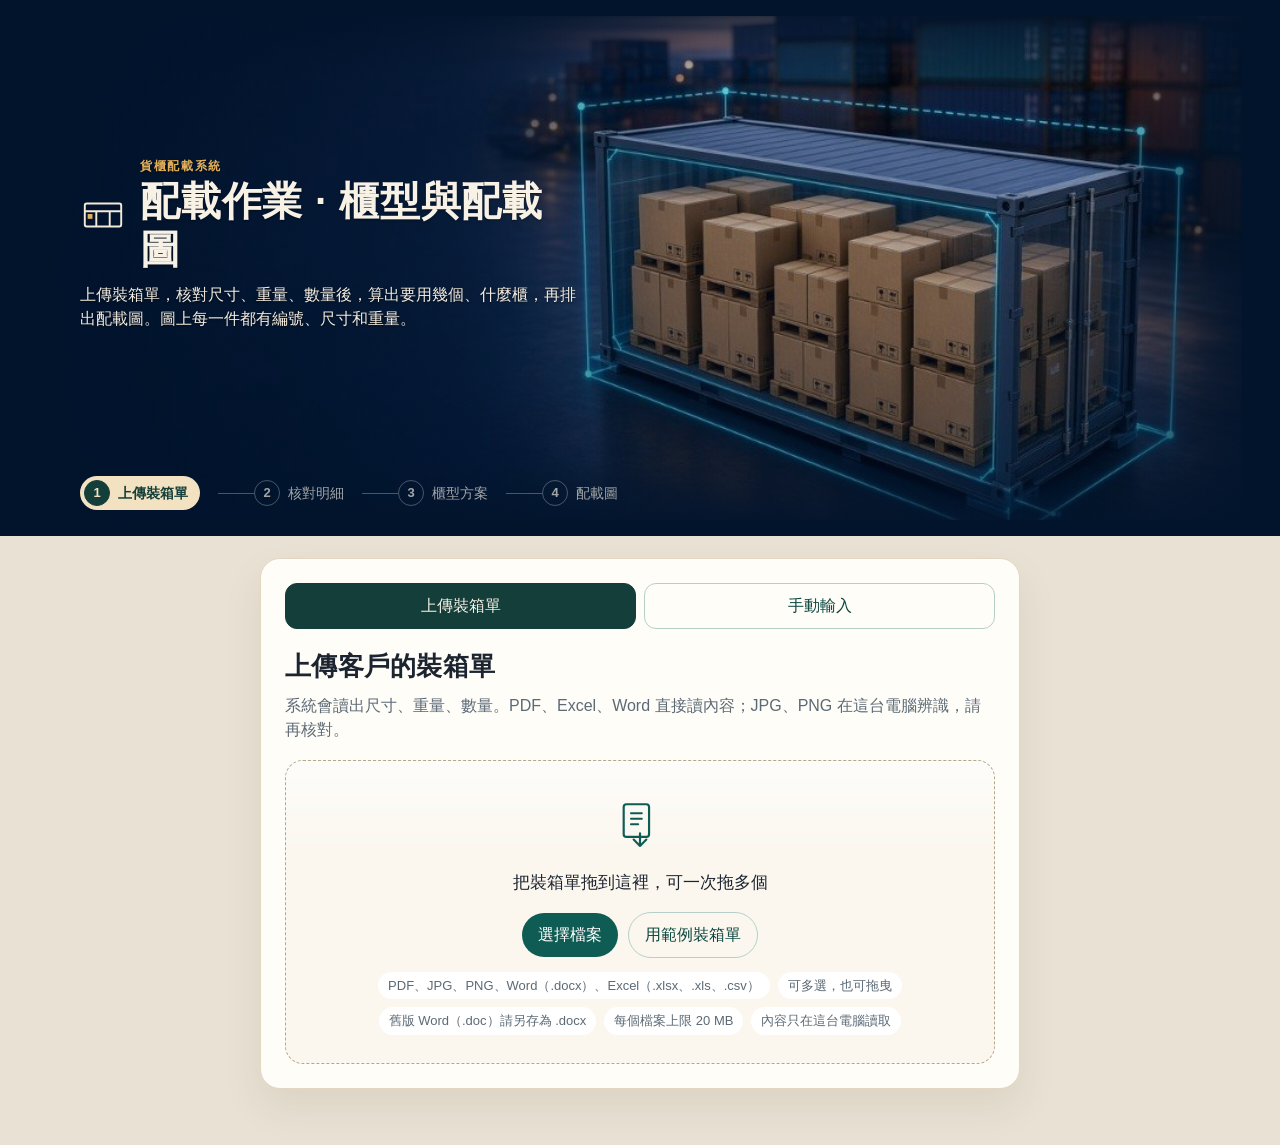
==== commit 71be4328: "更新貨櫃配載系統標題並升版至 3.2 Co-authored-by: Cursor <cursoragent@cursor.com>" ====
--- a/index.html
+++ b/index.html
@@ -4,8 +4,8 @@
     <meta charset="utf-8" />
     <meta name="viewport" content="width=device-width, initial-scale=1" />
     <meta name="color-scheme" content="light" />
-    <title>貨物明細櫃型試算</title>
-    <link rel="stylesheet" href="css/app.css?v=3.1" />
+    <title>配載作業 · 櫃型與配載圖</title>
+    <link rel="stylesheet" href="css/app.css?v=3.2" />
     <script type="importmap">
       {
         "imports": {
@@ -20,7 +20,7 @@
       <div class="hero-backdrop" aria-hidden="true">
         <img
           class="hero-bg"
-          src="images/container-planner-hero.jpg?v=3.1"
+          src="images/container-planner-hero.jpg?v=3.2"
           alt=""
           width="1024"
           height="576"
@@ -38,8 +38,8 @@
                 <rect x="8" y="23" width="5" height="5" fill="#e4b15a" />
               </svg>
               <div>
-                <p class="eyebrow">配載作業 · 櫃型與配載圖</p>
-                <h1>貨物明細櫃型試算</h1>
+                <p class="eyebrow">貨櫃配載系統</p>
+                <h1>配載作業 · 櫃型與配載圖</h1>
               </div>
             </div>
             <p class="lede">
@@ -72,6 +72,6 @@
         location.replace("http://localhost:8765/");
       }
     </script>
-    <script type="module" src="js/app.js?v=3.1"></script>
+    <script type="module" src="js/app.js?v=3.2"></script>
   </body>
 </html>
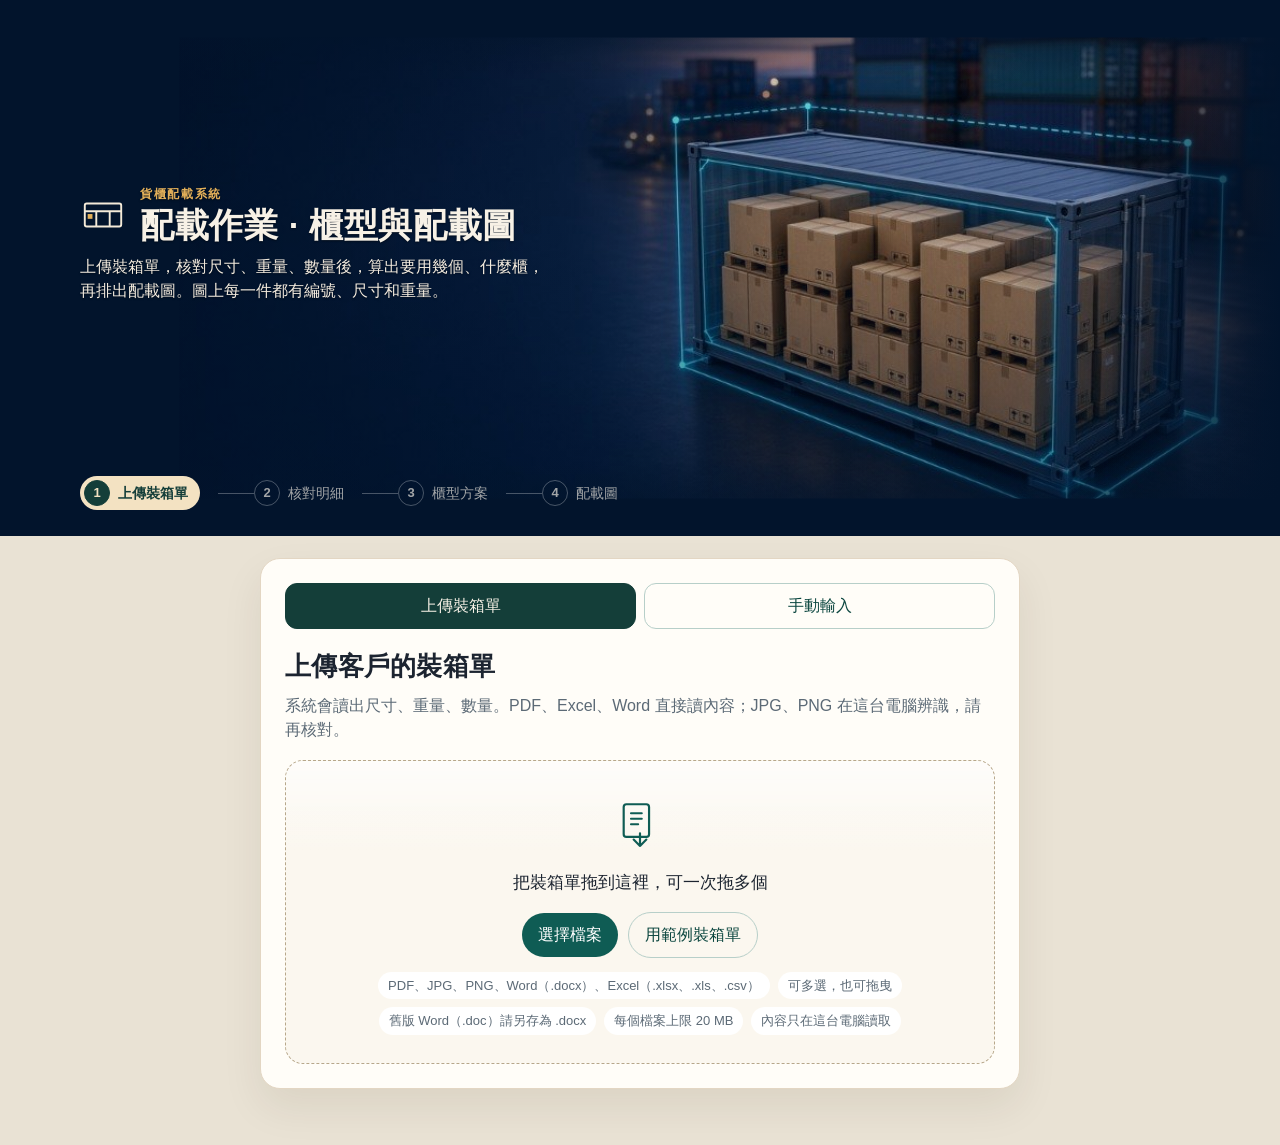
==== commit a6347b59: "調整 Hero 文字換行與貨櫃比例並升版至 3.3 Co-authored-by: Cursor <cursoragent@cursor.com>" ====
--- a/index.html
+++ b/index.html
@@ -5,7 +5,7 @@
     <meta name="viewport" content="width=device-width, initial-scale=1" />
     <meta name="color-scheme" content="light" />
     <title>配載作業 · 櫃型與配載圖</title>
-    <link rel="stylesheet" href="css/app.css?v=3.2" />
+    <link rel="stylesheet" href="css/app.css?v=3.3" />
     <script type="importmap">
       {
         "imports": {
@@ -20,7 +20,7 @@
       <div class="hero-backdrop" aria-hidden="true">
         <img
           class="hero-bg"
-          src="images/container-planner-hero.jpg?v=3.2"
+          src="images/container-planner-hero.jpg?v=3.3"
           alt=""
           width="1024"
           height="576"
@@ -43,7 +43,8 @@
               </div>
             </div>
             <p class="lede">
-              上傳裝箱單，核對尺寸、重量、數量後，算出要用幾個、什麼櫃，再排出配載圖。圖上每一件都有編號、尺寸和重量。
+              <span class="lede-line">上傳裝箱單，核對尺寸、重量、數量後，算出要用幾個、什麼櫃，</span>
+              <span class="lede-line">再排出配載圖。圖上每一件都有編號、尺寸和重量。</span>
             </p>
           </div>
         </div>
@@ -72,6 +73,6 @@
         location.replace("http://localhost:8765/");
       }
     </script>
-    <script type="module" src="js/app.js?v=3.2"></script>
+    <script type="module" src="js/app.js?v=3.3"></script>
   </body>
 </html>
--- a/css/app.css
+++ b/css/app.css
@@ -112,9 +112,10 @@
   width: 100%;
   height: 100%;
   object-fit: cover;
-  object-position: center;
+  object-position: right center;
   filter: brightness(1.04) contrast(1.03) saturate(1.05);
-  transform: scale(0.94);
+  transform: scale(0.86);
+  transform-origin: right center;
   animation: hero-bg-drift 22s ease-in-out infinite alternate;
 }
 
@@ -190,12 +191,18 @@
 }
 
 body[data-step="1"] h1 {
-  font-size: clamp(30px, 3.4vw, 40px);
+  font-size: clamp(28px, 3vw, 34px);
+  white-space: nowrap;
 }
 
 body[data-step="1"] .hero-copy .lede {
   max-width: 34rem;
   color: #f4ecdf;
+}
+
+.lede-line {
+  display: block;
+  white-space: nowrap;
 }
 
 body[data-step="1"] .steps {
@@ -222,8 +229,8 @@
 }
 
 @keyframes hero-bg-drift {
-  from { transform: scale(0.94) translate3d(0, 0, 0); }
-  to { transform: scale(0.98) translate3d(-1%, -0.5%, 0); }
+  from { transform: scale(0.86) translate3d(0, 0, 0); }
+  to { transform: scale(0.9) translate3d(-0.5%, -0.3%, 0); }
 }
 
 @keyframes hero-copy-in {
@@ -257,7 +264,7 @@
   }
 
   body[data-step="1"] .hero-bg {
-    transform: scale(0.94);
+    transform: scale(0.86);
   }
 }
 
@@ -1299,7 +1306,7 @@
   body[data-step="1"] .mast-inner { padding: 26px 0 20px; }
   body[data-step="1"] .hero-bg { object-position: 78% center; }
   body[data-step="1"] .hero-copy { width: min(26rem, 58%); }
-  body[data-step="1"] h1 { font-size: 28px; }
+  body[data-step="1"] h1 { font-size: 26px; }
   body[data-step="1"] .mark { width: 40px; height: 40px; }
   body[data-step="1"] .hero-image {
     right: -4%;
@@ -1371,10 +1378,13 @@
     font-size: 13px;
     line-height: 1.45;
   }
+  body[data-step="1"] .lede-line {
+    white-space: normal;
+  }
   body[data-step="1"] .hero-bg {
     object-fit: cover;
     object-position: right center;
-    transform: scale(0.9);
+    transform: scale(0.82);
     animation: none;
   }
   body[data-step="1"] .hero-backdrop::after {
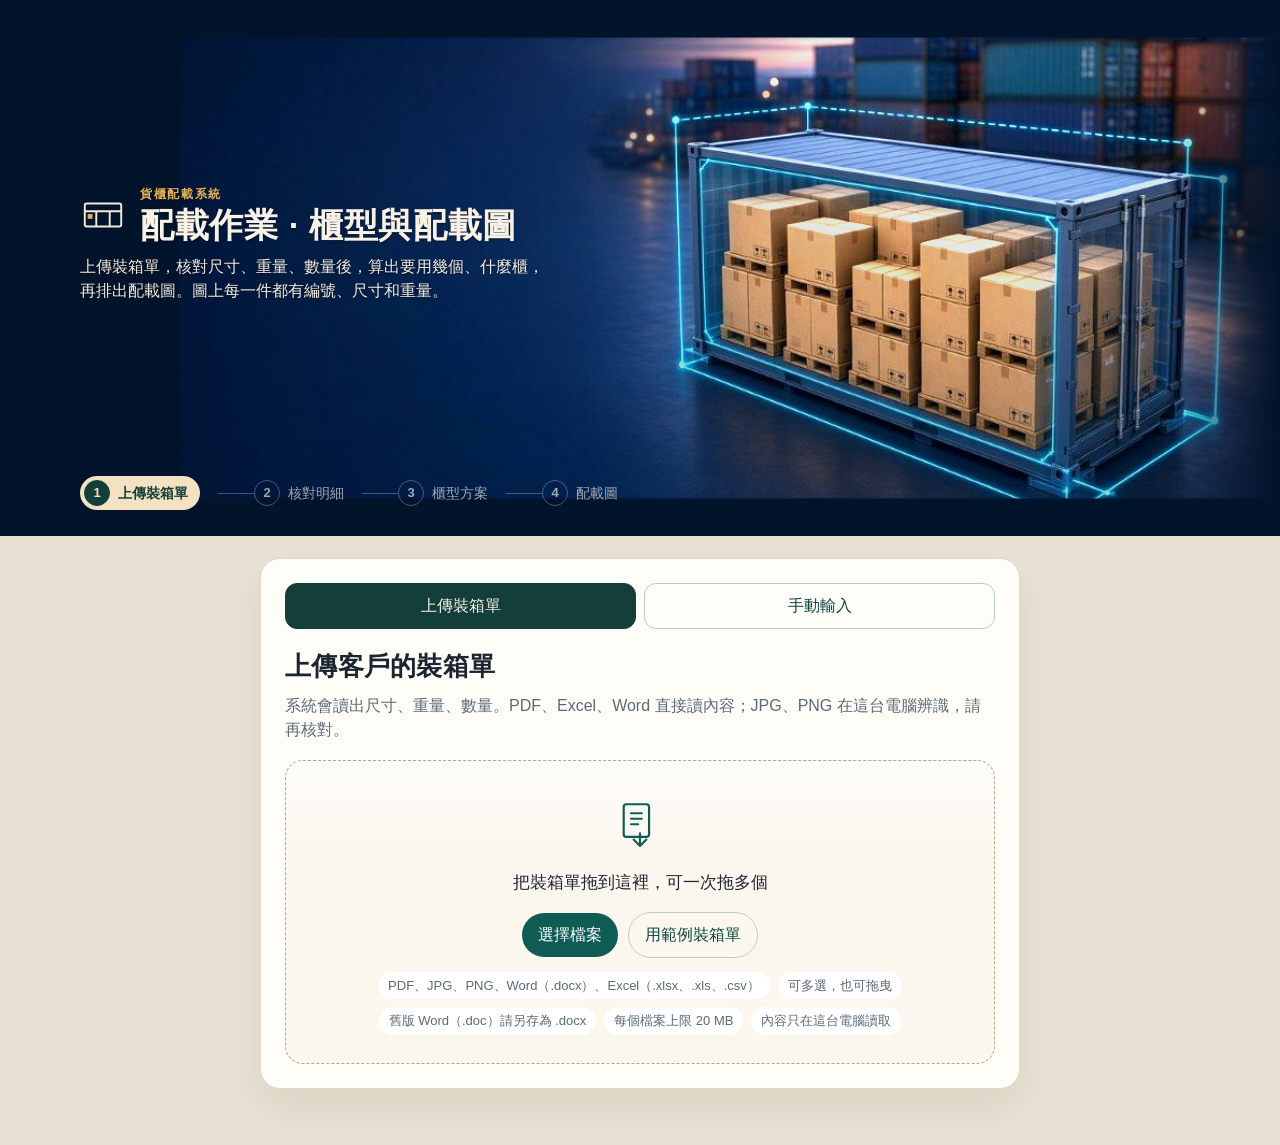
==== commit c179892d: "優化 3D 配載圖與調亮首頁背景 Co-authored-by: Cursor <cursoragent@cursor.com>" ====
--- a/index.html
+++ b/index.html
@@ -5,7 +5,7 @@
     <meta name="viewport" content="width=device-width, initial-scale=1" />
     <meta name="color-scheme" content="light" />
     <title>配載作業 · 櫃型與配載圖</title>
-    <link rel="stylesheet" href="css/app.css?v=3.3" />
+    <link rel="stylesheet" href="css/app.css?v=3.4" />
     <script type="importmap">
       {
         "imports": {
--- a/css/app.css
+++ b/css/app.css
@@ -113,7 +113,7 @@
   height: 100%;
   object-fit: cover;
   object-position: right center;
-  filter: brightness(1.04) contrast(1.03) saturate(1.05);
+  filter: brightness(1.6) contrast(1.05) saturate(1.1);
   transform: scale(0.86);
   transform-origin: right center;
   animation: hero-bg-drift 22s ease-in-out infinite alternate;
@@ -129,15 +129,15 @@
     linear-gradient(
       90deg,
       #02142c 0%,
-      rgba(2, 20, 44, 0) 14%,
-      rgba(2, 20, 44, 0) 86%,
+      rgba(2, 20, 44, 0) 8%,
+      rgba(2, 20, 44, 0) 92%,
       #02142c 100%
     ),
     linear-gradient(
       180deg,
       #02142c 0%,
-      rgba(2, 20, 44, 0) 14%,
-      rgba(2, 20, 44, 0) 86%,
+      rgba(2, 20, 44, 0) 8%,
+      rgba(2, 20, 44, 0) 92%,
       #02142c 100%
     );
 }
@@ -150,13 +150,13 @@
   background:
     linear-gradient(
       105deg,
-      rgba(2, 20, 44, 0.66) 0%,
-      rgba(2, 20, 44, 0.45) 30%,
-      rgba(2, 20, 44, 0.12) 52%,
-      rgba(2, 20, 44, 0.04) 76%,
-      rgba(2, 20, 44, 0.14) 100%
+      rgba(2, 20, 44, 0.42) 0%,
+      rgba(2, 20, 44, 0.26) 30%,
+      rgba(2, 20, 44, 0.04) 52%,
+      rgba(2, 20, 44, 0) 76%,
+      rgba(2, 20, 44, 0.04) 100%
     ),
-    linear-gradient(180deg, rgba(2, 20, 44, 0.05) 0%, rgba(2, 20, 44, 0.42) 100%);
+    linear-gradient(180deg, rgba(2, 20, 44, 0) 0%, rgba(2, 20, 44, 0.2) 100%);
 }
 
 body[data-step="1"] .mast-inner {
@@ -1148,7 +1148,7 @@
   border: 1px solid var(--line);
   border-radius: 12px;
   overflow: hidden;
-  background: #f6f1e8;
+  background: #e4dccd;
   touch-action: none;
 }
 
@@ -1391,16 +1391,16 @@
     background:
       linear-gradient(
         90deg,
-        rgba(2, 20, 44, 0.94) 0%,
-        rgba(2, 20, 44, 0.84) 48%,
-        rgba(2, 20, 44, 0.58) 74%,
-        rgba(2, 20, 44, 0.3) 100%
+        rgba(2, 20, 44, 0.78) 0%,
+        rgba(2, 20, 44, 0.62) 48%,
+        rgba(2, 20, 44, 0.36) 74%,
+        rgba(2, 20, 44, 0.16) 100%
       ),
       linear-gradient(
         180deg,
-        rgba(2, 20, 44, 0.18) 0%,
-        rgba(2, 20, 44, 0.1) 64%,
-        rgba(2, 20, 44, 0.46) 100%
+        rgba(2, 20, 44, 0.08) 0%,
+        rgba(2, 20, 44, 0.04) 64%,
+        rgba(2, 20, 44, 0.3) 100%
       );
   }
   .steps {
@@ -1435,25 +1435,174 @@
 }
 
 @media print {
+  @page {
+    size: A4 landscape;
+    margin: 10mm;
+  }
+
   .mast, .skip, .bottom, .steps, .view-tabs, .view-3d { display: none !important; }
   .view-2d,
   .view-2d[hidden] { display: block !important; }
-  body { background: white; }
-  .stage { width: auto; padding: 0; }
+  html, body {
+    background: white;
+    width: 100% !important;
+    min-width: 0 !important;
+    overflow: visible !important;
+    transform: none !important;
+    zoom: 1 !important;
+    font-stretch: normal !important;
+  }
+  body, body * {
+    transform: none !important;
+    zoom: 1 !important;
+    font-stretch: normal !important;
+  }
+  .stage,
+  .panel,
+  .view-2d,
+  .sheet,
+  .deck,
+  .view-scroll,
+  .piece-list,
+  .piece-list .table-wrap {
+    width: 100% !important;
+    max-width: 100% !important;
+    min-width: 0 !important;
+    overflow: visible !important;
+    overflow-x: visible !important;
+  }
+  .stage { margin: 0 !important; padding: 0 !important; }
   .panel, .sheet { box-shadow: none; }
-  .view-scroll { overflow: visible; border: 0; }
-  .deck svg { width: 100% !important; height: auto !important; }
+  .panel { padding: 0 !important; border: 0; }
+  .view-scroll { border: 0; }
+  .deck svg {
+    width: 100% !important;
+    max-width: 100% !important;
+    min-width: 0 !important;
+    height: auto !important;
+    overflow: visible !important;
+  }
   .deck { break-inside: avoid; }
-  button.piece-name,
-  button.piece-name.is-open,
-  button.piece-name:hover,
-  button.piece-name.is-open:hover {
-    max-width: 32em;
-    overflow: visible;
-    text-overflow: clip;
-    white-space: normal;
-  }
-  button.piece-name .name-brief { display: none !important; }
-  button.piece-name .name-full { display: inline !important; }
+
+  .piece-list,
+  .piece-list .quiet,
+  .piece-list .piece-table,
+  .piece-list .piece-table th,
+  .piece-list .piece-table td,
+  .piece-list button.piece-name {
+    font-family: "Microsoft JhengHei", "Noto Sans TC", Arial, sans-serif !important;
+    font-stretch: normal !important;
+    letter-spacing: normal !important;
+    line-height: normal !important;
+    transform: none !important;
+    zoom: 1 !important;
+  }
+
+  .piece-list .quiet,
+  .piece-list .piece-table,
+  .piece-list .piece-table th,
+  .piece-list .piece-table td,
+  .piece-list button.piece-name {
+    font-size: 9pt !important;
+  }
+
+  .piece-list .table-wrap {
+    background: none;
+    border-radius: 0;
+  }
+
+  .piece-list table.piece-table {
+    width: 100% !important;
+    max-width: 100% !important;
+    min-width: 0 !important;
+    table-layout: fixed !important;
+    font-size: 9pt;
+  }
+
+  .piece-list .piece-table thead { display: table-header-group; }
+
+  .piece-list .piece-table tr {
+    break-inside: avoid;
+    page-break-inside: avoid;
+  }
+
+  .piece-list .piece-table th,
+  .piece-list .piece-table td {
+    min-width: 0 !important;
+    padding: 0.8mm 0.45mm !important;
+    font-size: 9pt !important;
+    line-height: normal !important;
+    vertical-align: middle;
+    overflow: visible !important;
+  }
+
+  .piece-list .piece-table .swatch-col,
+  .piece-list .piece-table .swatch-cell,
+  .piece-list .piece-table th:nth-child(2),
+  .piece-list .piece-table td:nth-child(2),
+  .piece-list .piece-table .bin {
+    text-align: center !important;
+    white-space: nowrap !important;
+  }
+
+  .piece-list .piece-table th.num,
+  .piece-list .piece-table td.num {
+    text-align: right !important;
+    white-space: nowrap !important;
+    font-variant-numeric: tabular-nums;
+  }
+
+  .piece-list .piece-table th:nth-child(3),
+  .piece-list .piece-table td.name-cell {
+    width: 40% !important;
+    max-width: 40% !important;
+    white-space: normal !important;
+    word-break: break-word !important;
+  }
+
+  .piece-list button.piece-name,
+  .piece-list button.piece-name.is-open,
+  .piece-list button.piece-name:hover,
+  .piece-list button.piece-name.is-open:hover {
+    display: block !important;
+    width: 100% !important;
+    max-width: 100% !important;
+    overflow: visible !important;
+    text-overflow: clip !important;
+    white-space: normal !important;
+    word-break: break-word !important;
+  }
+  .piece-list button.piece-name .name-brief { display: none !important; }
+  .piece-list button.piece-name .name-full { display: inline !important; }
+
+  .piece-list .piece-table th:nth-child(1),
+  .piece-list .piece-table td:nth-child(1) { width: 8mm !important; }
+  .piece-list .piece-table th:nth-child(2),
+  .piece-list .piece-table td:nth-child(2) { width: 14mm !important; }
+  .piece-list .piece-table th:nth-child(4),
+  .piece-list .piece-table td:nth-child(4) { width: 32mm !important; }
+  .piece-list .piece-table th:nth-child(5),
+  .piece-list .piece-table td:nth-child(5) { width: 18mm !important; }
+  .piece-list .piece-table th:nth-child(6),
+  .piece-list .piece-table td:nth-child(6) { width: 14mm !important; }
+  .piece-list .piece-table th:nth-child(7),
+  .piece-list .piece-table td:nth-child(7) { width: 22mm !important; }
+  .piece-list .piece-table th:nth-child(8),
+  .piece-list .piece-table td:nth-child(8) { width: 18mm !important; }
+  .piece-list .piece-table th:nth-child(9),
+  .piece-list .piece-table td:nth-child(9) { width: 16mm !important; }
+  .piece-list .piece-table th:nth-child(10),
+  .piece-list .piece-table td:nth-child(10) { width: 18mm !important; }
+
+  .piece-list .piece-table th[title="轉向、超出或未排入"],
+  .piece-list .piece-table td.note {
+    width: 8% !important;
+    max-width: 8% !important;
+    padding-left: 2.5mm !important;
+    text-align: center !important;
+    white-space: normal !important;
+    word-break: break-word !important;
+  }
+
   * { print-color-adjust: exact; -webkit-print-color-adjust: exact; }
 }
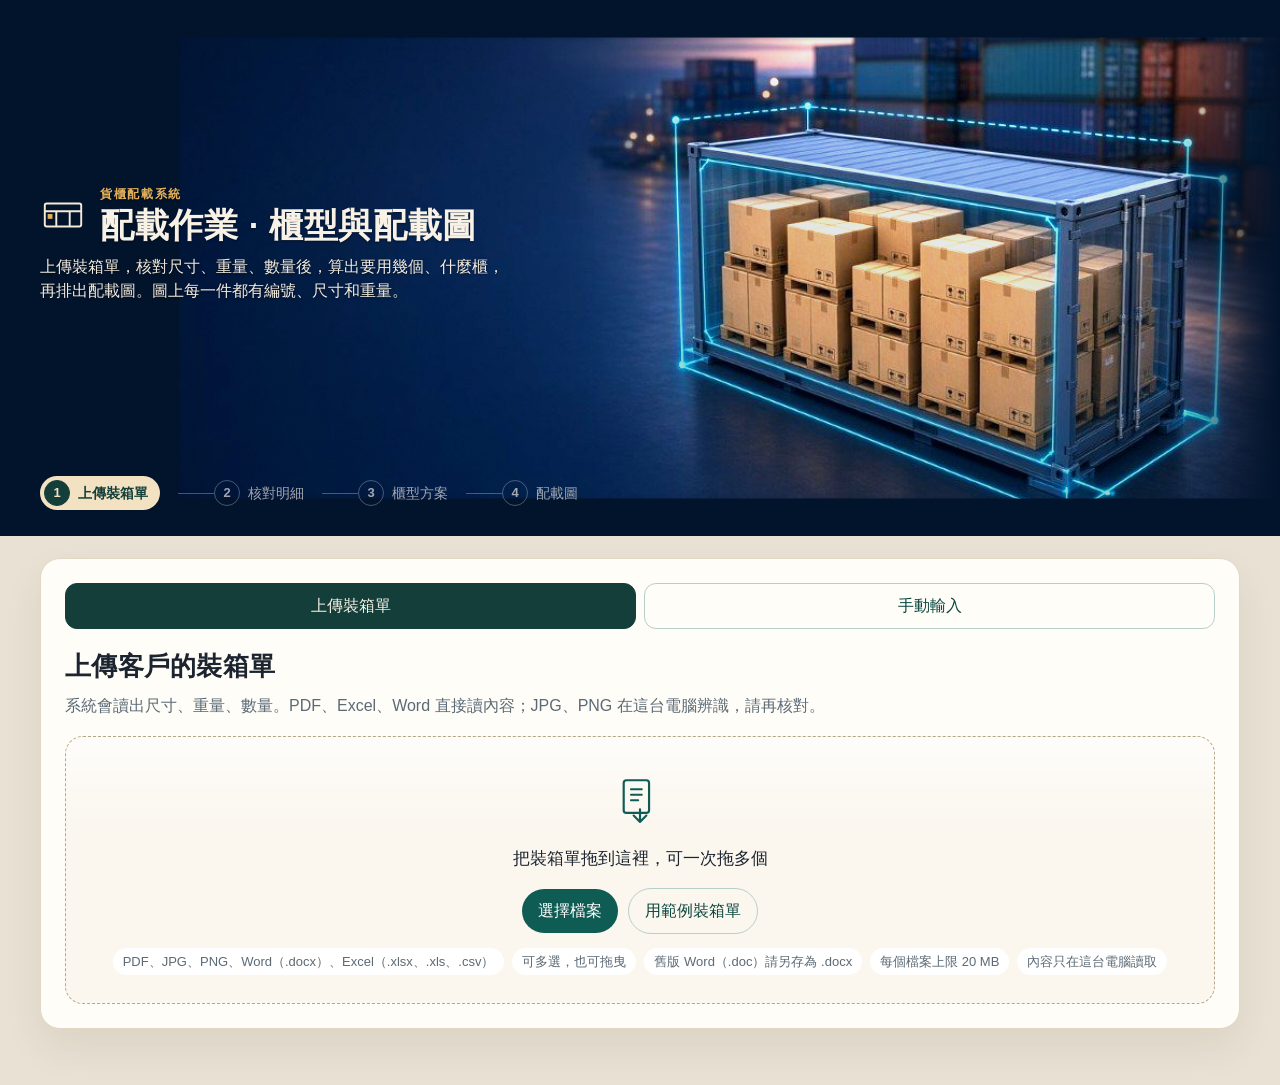
==== commit 83270a73: "2D 配載圖縮進同一視窗、首頁加寬、重量不符改紅字 Co-authored-by: Cursor <cursoragent@cursor.com>" ====
--- a/index.html
+++ b/index.html
@@ -5,7 +5,7 @@
     <meta name="viewport" content="width=device-width, initial-scale=1" />
     <meta name="color-scheme" content="light" />
     <title>配載作業 · 櫃型與配載圖</title>
-    <link rel="stylesheet" href="css/app.css?v=3.4" />
+    <link rel="stylesheet" href="css/app.css?v=3.6" />
     <script type="importmap">
       {
         "imports": {
@@ -73,6 +73,6 @@
         location.replace("http://localhost:8765/");
       }
     </script>
-    <script type="module" src="js/app.js?v=3.3"></script>
+    <script type="module" src="js/app.js?v=3.5"></script>
   </body>
 </html>
--- a/css/app.css
+++ b/css/app.css
@@ -384,7 +384,14 @@
   padding: 24px;
 }
 
-.panel-upload { width: min(760px, 100%); margin: 0 auto; }
+.panel-upload { width: 100%; margin: 0 auto; }
+
+@media (min-width: 861px) {
+  body[data-step="1"] .mast-inner,
+  body[data-step="1"] .stage {
+    width: min(1200px, calc(100% - 48px));
+  }
+}
 
 .panel-manual { width: 100%; }
 
@@ -466,11 +473,32 @@
 .filechip[data-kind="excel"]::before { content: "Excel"; }
 
 .row-alert {
+  display: flex;
+  align-items: flex-start;
+  gap: 8px;
   margin: 6px 0 0;
-  color: var(--warn-ink);
+  padding: 6px 10px;
+  border-radius: 8px;
+  background: #fff;
+  color: #c4382b;
   font-size: 13px;
-  font-weight: 700;
+  font-weight: 800;
   line-height: 1.4;
+}
+
+.row-alert::before {
+  content: "!";
+  flex: none;
+  width: 18px;
+  height: 18px;
+  margin-top: 1px;
+  border-radius: 50%;
+  background: #c4382b;
+  color: #fff;
+  font-size: 12px;
+  font-weight: 800;
+  line-height: 18px;
+  text-align: center;
 }
 
 .drop {
@@ -1031,17 +1059,55 @@
 }
 
 .view-scroll {
+  position: relative;
   overflow-x: auto;
   border: 1px solid var(--line);
   border-radius: 12px;
   background: #f7f1e6;
 }
 
+.view-2d .view-scroll {
+  overflow-x: hidden;
+}
+
 .deck svg {
   display: block;
   max-width: none;
   font-family: "Segoe UI", "Microsoft JhengHei", sans-serif;
 }
+
+.view-2d .deck svg {
+  width: 100%;
+  max-width: 100%;
+  min-width: 0;
+  height: auto;
+}
+
+.cargo-id-alt { visibility: hidden; }
+
+.cargo.is-compact .cargo-full,
+.cargo.is-compact .oog-label,
+.deck svg.hide-oog .oog-label {
+  visibility: hidden;
+}
+
+.cargo.is-compact .cargo-id-alt { visibility: visible; }
+
+.deck-tip {
+  position: absolute;
+  z-index: 3;
+  max-width: 280px;
+  padding: 8px 10px;
+  border-radius: 10px;
+  background: rgba(20, 36, 48, 0.94);
+  color: white;
+  pointer-events: none;
+  box-shadow: 0 8px 20px rgba(20, 36, 32, 0.18);
+}
+
+.deck-tip p { margin: 0; font-size: 13px; line-height: 1.45; }
+
+.deck-tip p + p { margin-top: 2px; }
 
 .underlay {
   fill: rgba(20, 62, 57, 0.14);
@@ -1475,6 +1541,11 @@
   .panel, .sheet { box-shadow: none; }
   .panel { padding: 0 !important; border: 0; }
   .view-scroll { border: 0; }
+  .deck-tip { display: none !important; }
+  .cargo.is-compact .cargo-full,
+  .cargo.is-compact .oog-label,
+  .deck svg.hide-oog .oog-label { visibility: visible !important; }
+  .cargo.is-compact .cargo-id-alt { visibility: hidden !important; }
   .deck svg {
     width: 100% !important;
     max-width: 100% !important;
